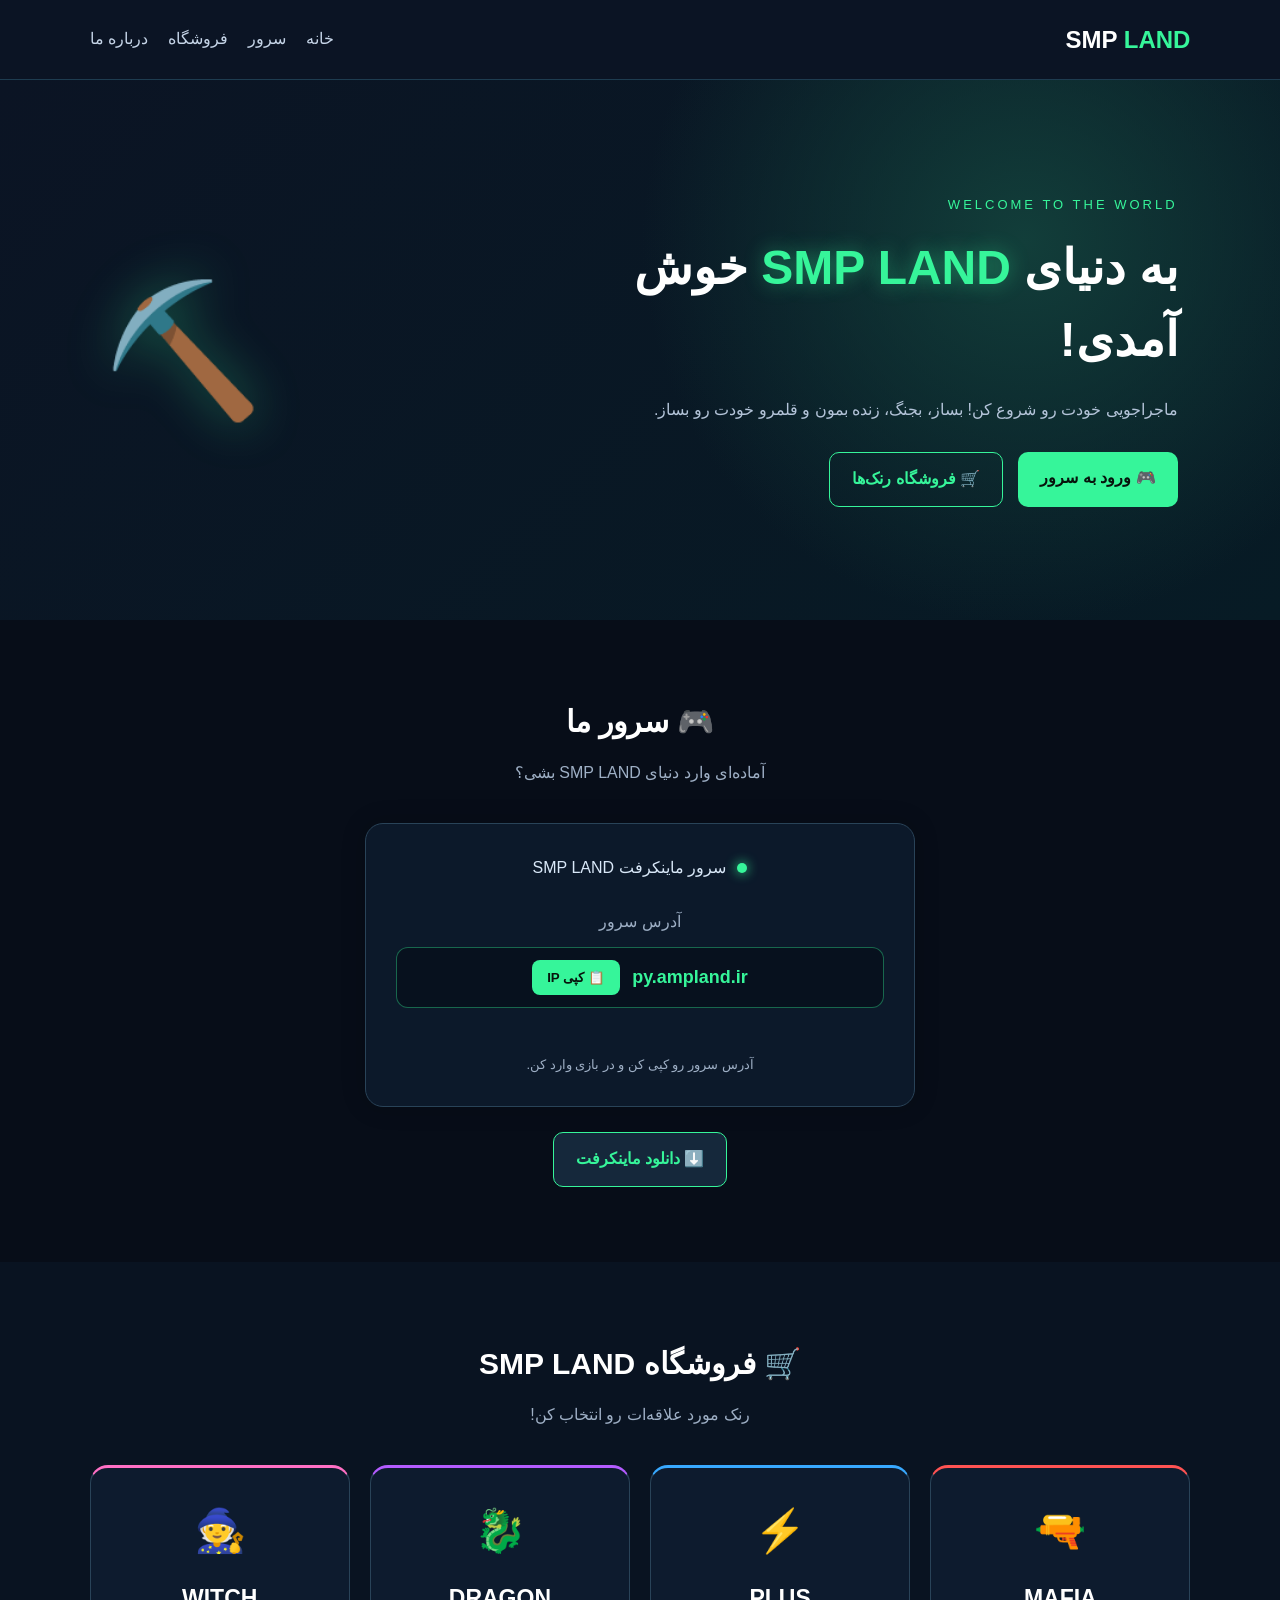
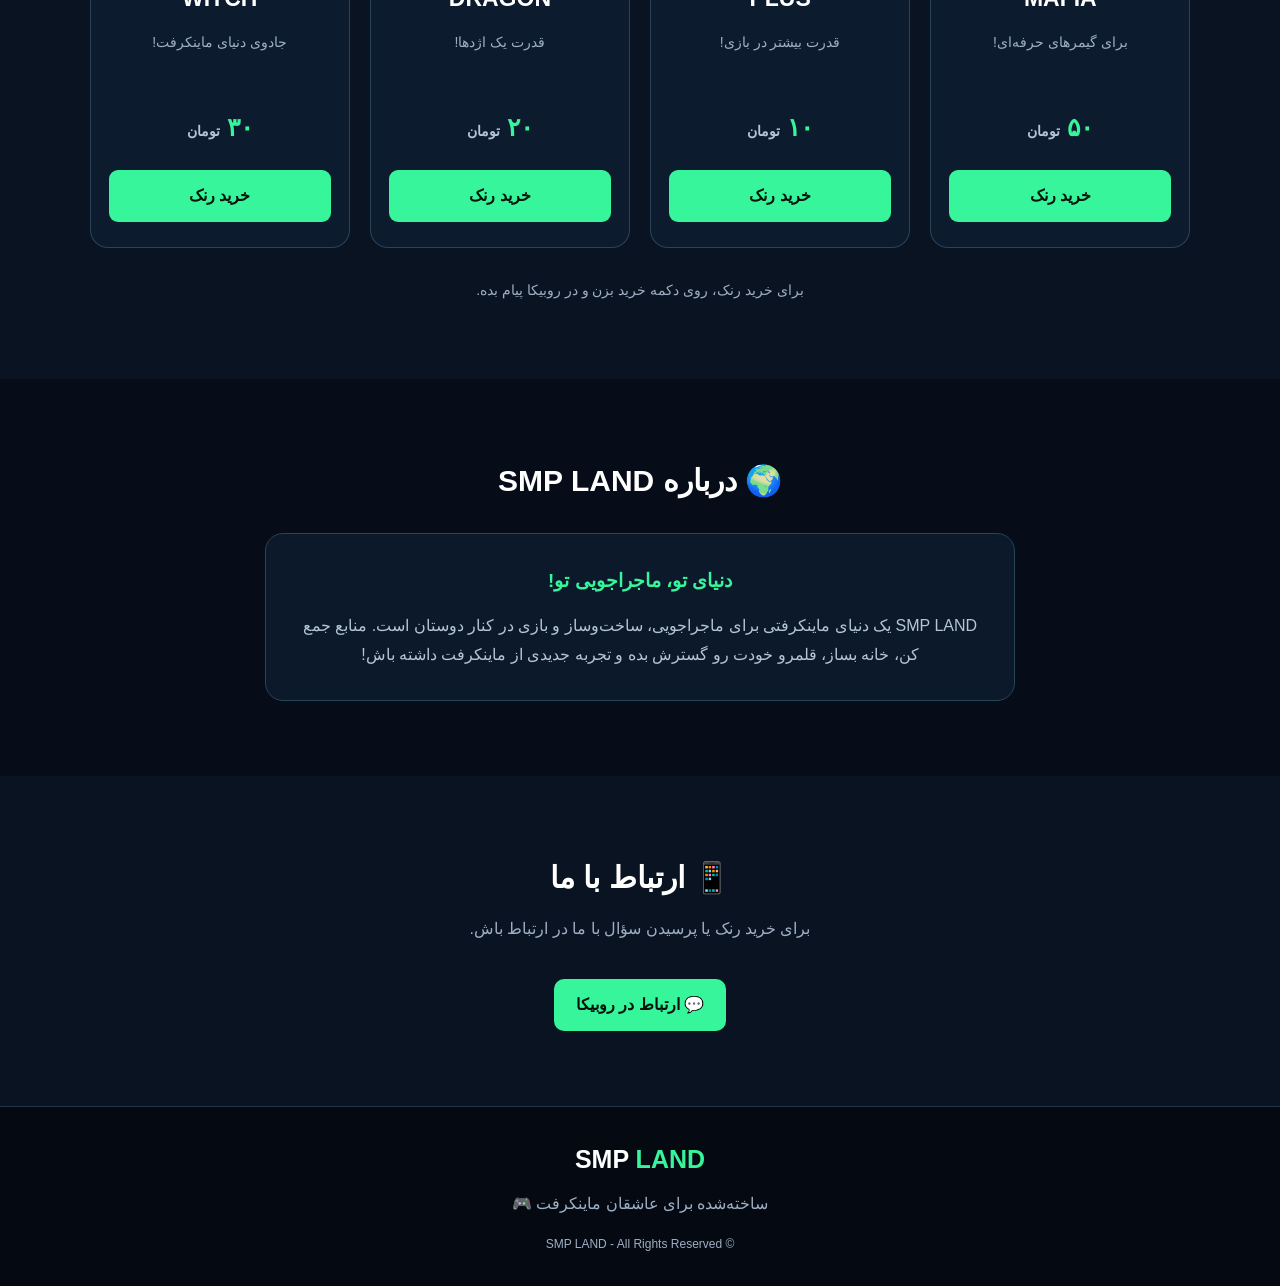
==== home.html @ 6ee7e939 "Add SMP LAND website files Upload HTML, CSS and images for SMP LAND Minecraft server website." ====
<!DOCTYPE html>
<html lang="fa" dir="rtl">
<head>
  <meta charset="UTF-8">
  <meta name="viewport" content="width=device-width, initial-scale=1.0">
  <title>SMP LAND | Home</title>
  <meta name="description" content="به دنیای SMP LAND خوش آمدید؛ سرور ماینکرفت، معرفی سرور و فروشگاه رنک‌ها.">
  <link rel="stylesheet" href="style.css">
</head>
<body>
  <header class="header">
    <a href="#home" class="logo">SMP <span>LAND</span></a>
    <nav class="navbar">
      <a href="#home">خانه</a>
      <a href="#server">سرور</a>
      <a href="#shop">فروشگاه</a>
      <a href="#about">درباره ما</a>
    </nav>
  </header>

  <main>
    <section class="hero" id="home">
      <div class="hero-content">
        <p class="small-title">WELCOME TO THE WORLD</p>
        <h1>به دنیای <span>SMP LAND</span> خوش آمدی!</h1>
        <p class="hero-text">ماجراجویی خودت رو شروع کن! بساز، بجنگ، زنده بمون و قلمرو خودت رو بساز.</p>
        <div class="hero-buttons">
          <a href="#server" class="btn primary-btn">🎮 ورود به سرور</a>
          <a href="#shop" class="btn secondary-btn">🛒 فروشگاه رنک‌ها</a>
        </div>
      </div>
      <div class="minecraft-icon" aria-hidden="true">⛏️</div>
    </section>

    <section class="section" id="server">
      <h2 class="section-title">🎮 سرور ما</h2>
      <p class="section-description">آماده‌ای وارد دنیای SMP LAND بشی؟</p>
      <div class="server-box">
        <div class="server-status"><span class="status-dot"></span> سرور ماینکرفت SMP LAND</div>
        <p class="ip-label">آدرس سرور</p>
        <div class="ip-box">
          <span id="serverIP">py.ampland.ir</span>
          <button id="copyIP" type="button">📋 کپی IP</button>
        </div>
        <p id="copyMessage" aria-live="polite"></p>
        <p class="server-note">آدرس سرور رو کپی کن و در بازی وارد کن.</p>
      </div>
      <a href="https://www.minecraft.net/en-us/download" target="_blank" rel="noopener noreferrer" class="btn download-btn">⬇️ دانلود ماینکرفت</a>
    </section>

    <section class="section shop-section" id="shop">
      <h2 class="section-title">🛒 فروشگاه SMP LAND</h2>
      <p class="section-description">رنک مورد علاقه‌ات رو انتخاب کن!</p>
      <div class="rank-container">
        <article class="rank-card mafia">
          <div class="rank-icon">🔫</div>
          <h3>MAFIA</h3>
          <p class="rank-description">برای گیمرهای حرفه‌ای!</p>
          <div class="price">۵۰ <span>تومان</span></div>
          <a href="https://rubika.ir/mtahar1" target="_blank" rel="noopener noreferrer" class="buy-btn" rank-name="مافیا">خرید رنک</a>
        </article>
        <article class="rank-card plus">
          <div class="rank-icon">⚡</div>
          <h3>PLUS</h3>
          <p class="rank-description">قدرت بیشتر در بازی!</p>
          <div class="price">۱۰ <span>تومان</span></div>
          <a href="https://rubika.ir/mtahar1" target="_blank" rel="noopener noreferrer" class="buy-btn" rank-name="پلاس">خرید رنک</a>
        </article>
        <article class="rank-card dragon">
          <div class="rank-icon">🐉</div>
          <h3>DRAGON</h3>
          <p class="rank-description">قدرت یک اژدها!</p>
          <div class="price">۲۰ <span>تومان</span></div>
          <a href="https://rubika.ir/mtahar1" target="_blank" rel="noopener noreferrer" class="buy-btn" rank-name="دراگون">خرید رنک</a>
        </article>
        <article class="rank-card witch">
          <div class="rank-icon">🧙</div>
          <h3>WITCH</h3>
          <p class="rank-description">جادوی دنیای ماینکرفت!</p>
          <div class="price">۳۰ <span>تومان</span></div>
          <a href="https://rubika.ir/mtahar1" target="_blank" rel="noopener noreferrer" class="buy-btn" rank-name="ویچ">خرید رنک</a>
        </article>
      </div>
      <p class="shop-note">برای خرید رنک، روی دکمه خرید بزن و در روبیکا پیام بده.</p>
    </section>

    <section class="section" id="about">
      <h2 class="section-title">🌍 درباره SMP LAND</h2>
      <div class="about-box">
        <h3>دنیای تو، ماجراجویی تو!</h3>
        <p>SMP LAND یک دنیای ماینکرفتی برای ماجراجویی، ساخت‌وساز و بازی در کنار دوستان است. منابع جمع کن، خانه بساز، قلمرو خودت رو گسترش بده و تجربه جدیدی از ماینکرفت داشته باش!</p>
      </div>
    </section>

    <section class="section contact-section">
      <h2 class="section-title">📱 ارتباط با ما</h2>
      <p class="section-description">برای خرید رنک یا پرسیدن سؤال با ما در ارتباط باش.</p>
      <a href="https://rubika.ir/mtahar1" target="_blank" rel="noopener noreferrer" class="btn rubika-btn">💬 ارتباط در روبیکا</a>
    </section>
  </main>

  <footer class="footer">
    <h3>SMP <span>LAND</span></h3>
    <p>ساخته‌شده برای عاشقان ماینکرفت 🎮</p>
    <p class="copyright">© SMP LAND - All Rights Reserved</p>
  </footer>

  <script src="script.js"></script>
</body>
</html>
---- style.css ----
* {
  margin: 0;
  padding: 0;
  box-sizing: border-box;
  scroll-behavior: smooth;
}

body {
  background: #070d18;
  color: white;
  font-family: Arial, sans-serif;
  line-height: 1.8;
}

a { text-decoration: none; color: inherit; }
span { color: #36f59a; }

.header {
  width: 100%;
  padding: 18px 7%;
  display: flex;
  justify-content: space-between;
  align-items: center;
  gap: 20px;
  background: #0b1424;
  border-bottom: 1px solid #1e3c50;
  position: sticky;
  top: 0;
  z-index: 100;
}

.logo { font-size: 24px; font-weight: bold; white-space: nowrap; }
.navbar { display: flex; gap: 20px; flex-wrap: wrap; }
.navbar a { color: #c6d5e8; transition: 0.3s; }
.navbar a:hover { color: #36f59a; text-shadow: 0 0 12px #36f59a; }

.hero {
  min-height: 540px;
  padding: 70px 8%;
  display: flex;
  justify-content: space-between;
  align-items: center;
  gap: 30px;
  background: radial-gradient(circle at 80% 30%, #123e3a 0, transparent 35%), linear-gradient(135deg, #0b1424, #071b25);
}

.hero-content { max-width: 650px; }
.small-title { color: #36f59a; letter-spacing: 3px; font-size: 13px; margin-bottom: 15px; }
.hero h1 { font-size: clamp(30px, 5vw, 48px); line-height: 1.5; margin-bottom: 20px; }
.hero h1 span { text-shadow: 0 0 20px #36f59a70; }
.hero-text { color: #b4c4d9; font-size: 16px; margin-bottom: 28px; }
.hero-buttons { display: flex; flex-wrap: wrap; gap: 15px; }
.minecraft-icon { font-size: clamp(70px, 12vw, 130px); filter: drop-shadow(0 0 25px #36f59a60); animation: float 3s ease-in-out infinite; }

.btn {
  display: inline-block;
  padding: 12px 22px;
  border-radius: 10px;
  text-align: center;
  font-weight: bold;
  transition: 0.3s;
}
.primary-btn { color: #07130c; background: #36f59a; }
.secondary-btn { border: 1px solid #36f59a; color: #36f59a; }
.download-btn { margin-top: 25px; background: #15283b; border: 1px solid #36f59a; color: #36f59a; }
.rubika-btn { background: #36f59a; color: #07130c; }
.btn:hover { transform: translateY(-4px); box-shadow: 0 0 20px #36f59a50; }

.section { padding: 75px 7%; text-align: center; }
.section-title { font-size: 30px; margin-bottom: 10px; }
.section-description { color: #9eafc5; margin-bottom: 35px; }

.server-box {
  max-width: 550px;
  margin: 0 auto;
  padding: 30px;
  background: #0c192a;
  border: 1px solid #294358;
  border-radius: 18px;
  box-shadow: 0 0 25px #00000030;
}
.server-status { color: #d9e8f8; margin-bottom: 25px; }
.status-dot { display: inline-block; width: 10px; height: 10px; border-radius: 50%; background: #36f59a; box-shadow: 0 0 12px #36f59a; margin-left: 7px; }
.ip-label { color: #9eafc5; margin-bottom: 10px; }
.ip-box { display: flex; justify-content: center; align-items: center; gap: 12px; flex-wrap: wrap; padding: 12px; background: #07111e; border: 1px solid #36f59a60; border-radius: 12px; }
#serverIP { direction: ltr; font-size: 18px; font-weight: bold; overflow-wrap: anywhere; }
#copyIP { padding: 10px 15px; background: #36f59a; color: #07130c; border: none; border-radius: 8px; font-weight: bold; cursor: pointer; transition: 0.3s; }
#copyIP:hover { box-shadow: 0 0 15px #36f59a80; }
#copyMessage { min-height: 25px; margin-top: 10px; color: #36f59a; }
.server-note { color: #9eafc5; font-size: 13px; margin-top: 10px; }

.shop-section { background: #091321; }
.rank-container { display: grid; grid-template-columns: repeat(4, minmax(0, 1fr)); gap: 20px; margin-top: 35px; }
.rank-card { padding: 25px 18px; background: #0d1b2e; border: 1px solid #294358; border-radius: 18px; transition: 0.3s; }
.rank-card:hover { transform: translateY(-8px); border-color: #36f59a; box-shadow: 0 0 22px #36f59a25; }
.rank-icon { font-size: 42px; margin-bottom: 10px; }
.rank-card h3 { font-size: 23px; margin-bottom: 10px; }
.rank-description { min-height: 55px; color: #9eafc5; font-size: 14px; }
.price { font-size: 25px; font-weight: bold; margin: 20px 0; color: #36f59a; }
.price span { font-size: 14px; color: #b4c4d9; }
.buy-btn { display: block; padding: 12px; border-radius: 9px; background: #36f59a; color: #07130c; font-weight: bold; transition: 0.3s; }
.buy-btn:hover { box-shadow: 0 0 18px #36f59a80; transform: scale(1.04); }
.mafia { border-top: 3px solid #ff5353; }
.plus { border-top: 3px solid #38a9ff; }
.dragon { border-top: 3px solid #b45cff; }
.witch { border-top: 3px solid #ff70c5; }
.shop-note { color: #9eafc5; margin-top: 30px; font-size: 14px; }

.about-box { max-width: 750px; margin: 25px auto 0; padding: 30px; background: #0c192a; border: 1px solid #294358; border-radius: 18px; }
.about-box h3 { color: #36f59a; margin-bottom: 15px; }
.about-box p { color: #b4c4d9; }

.contact-section { background: #091321; }
.footer { padding: 30px 15px; text-align: center; background: #050a12; border-top: 1px solid #203448; }
.footer h3 { font-size: 25px; margin-bottom: 8px; }
.footer p { color: #9eafc5; }
.copyright { font-size: 12px; margin-top: 15px; }

@keyframes float {
  0%, 100% { transform: translateY(0); }
  50% { transform: translateY(-15px); }
}

@media (max-width: 900px) {
  .rank-container { grid-template-columns: repeat(2, minmax(0, 1fr)); }
  .hero { min-height: 450px; }
  .minecraft-icon { font-size: 75px; }
}

@media (max-width: 600px) {
  .header { flex-direction: column; padding: 15px 5%; }
  .navbar { justify-content: center; gap: 15px; font-size: 14px; }
  .hero { flex-direction: column-reverse; text-align: center; padding: 50px 6%; }
  .hero-buttons { justify-content: center; }
  .minecraft-icon { font-size: 75px; }
  .section { padding: 55px 5%; }
  .section-title { font-size: 25px; }
  .rank-container { grid-template-columns: 1fr; }
  .server-box { padding: 20px 12px; }
  .ip-box { flex-direction: column; }
  .about-box { padding: 20px; }
}
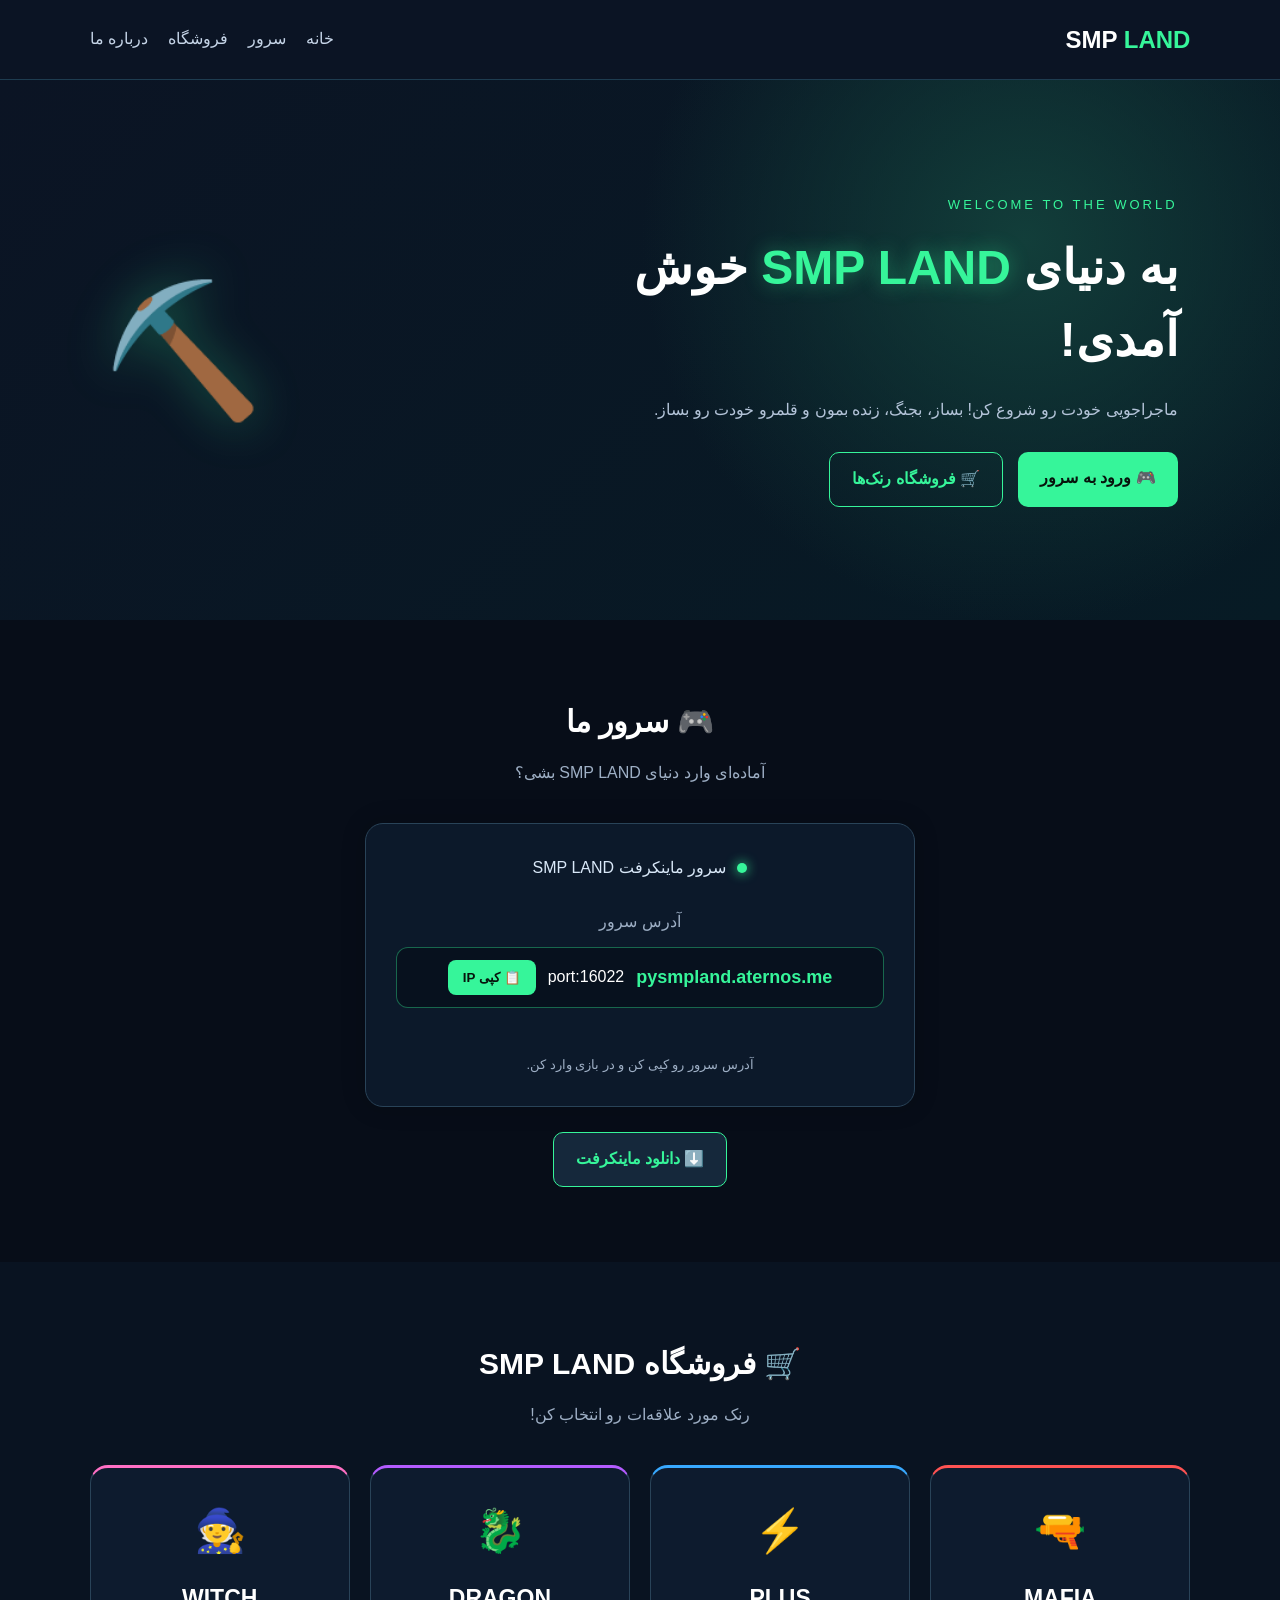
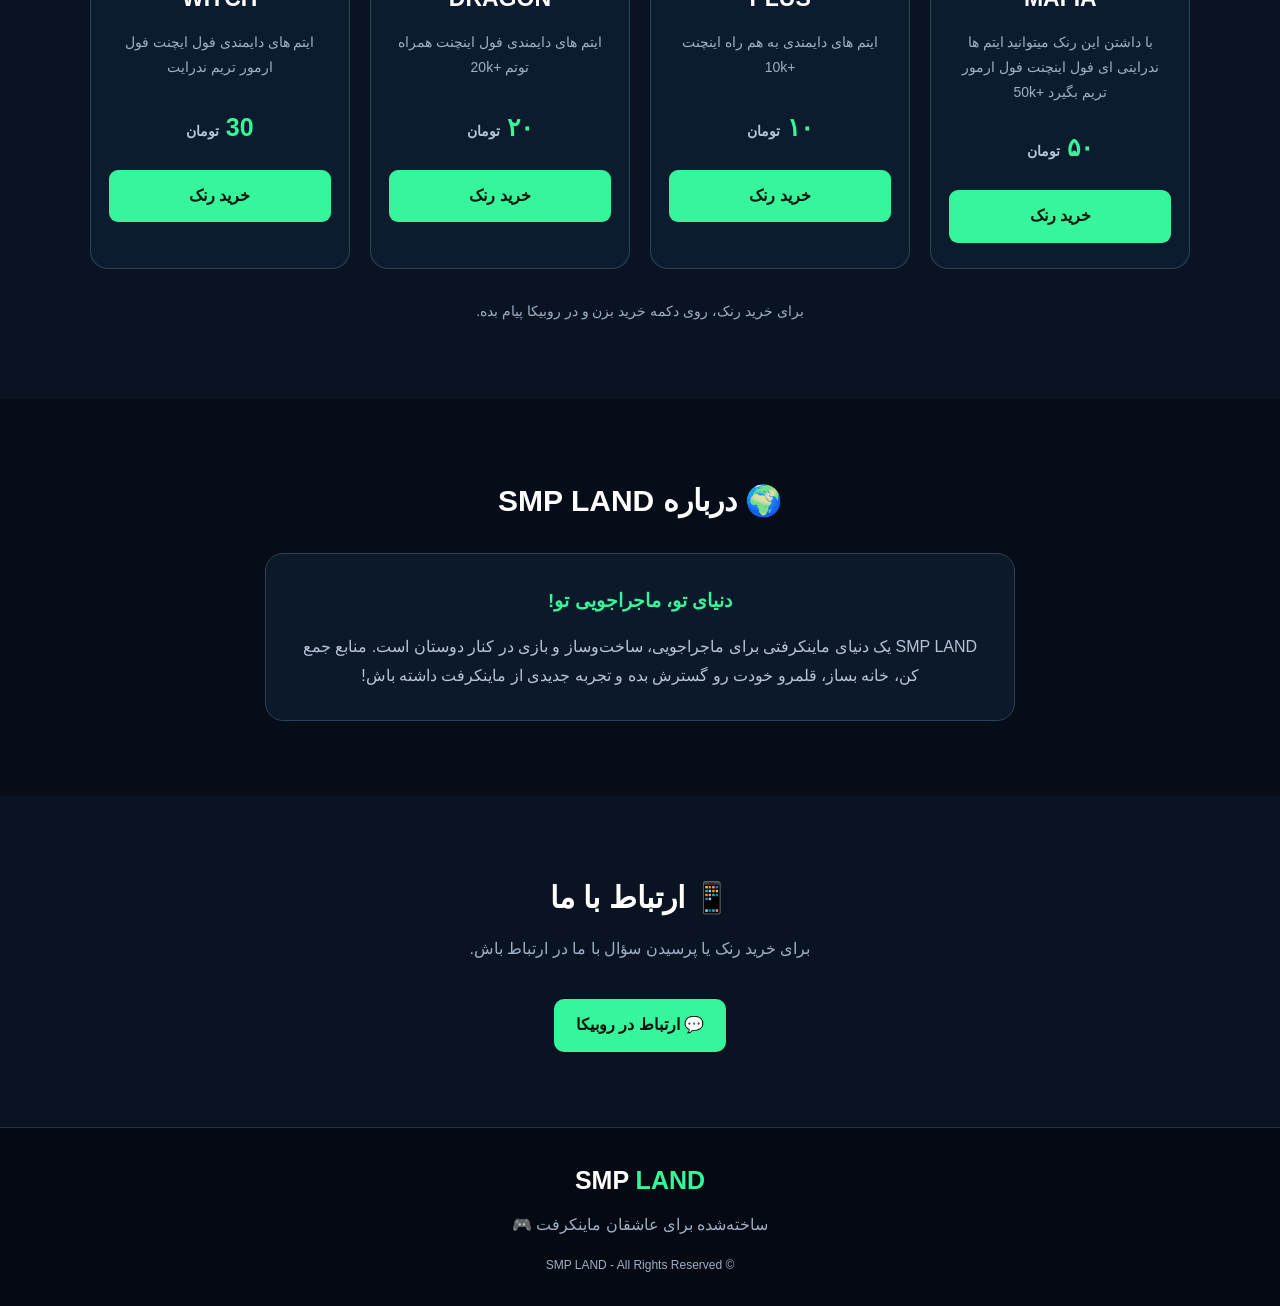
==== commit 42cff0ed: "Update home.html" ====
--- a/home.html
+++ b/home.html
@@ -39,7 +39,8 @@
         <div class="server-status"><span class="status-dot"></span> سرور ماینکرفت SMP LAND</div>
         <p class="ip-label">آدرس سرور</p>
         <div class="ip-box">
-          <span id="serverIP">py.ampland.ir</span>
+          <span id="serverIP">pysmpland.aternos.me</span>
+          <p>port:16022</p>
           <button id="copyIP" type="button">📋 کپی IP</button>
         </div>
         <p id="copyMessage" aria-live="polite"></p>
@@ -55,29 +56,33 @@
         <article class="rank-card mafia">
           <div class="rank-icon">🔫</div>
           <h3>MAFIA</h3>
-          <p class="rank-description">برای گیمرهای حرفه‌ای!</p>
+          <p class="rank-description">با داشتن  این رنک میتوانید ایتم ها 
+       ندرایتی ای فول اینچنت  فول ارمور تریم بگیرد
+          +50k </p>
           <div class="price">۵۰ <span>تومان</span></div>
           <a href="https://rubika.ir/mtahar1" target="_blank" rel="noopener noreferrer" class="buy-btn" rank-name="مافیا">خرید رنک</a>
         </article>
         <article class="rank-card plus">
           <div class="rank-icon">⚡</div>
           <h3>PLUS</h3>
-          <p class="rank-description">قدرت بیشتر در بازی!</p>
+          <p class="rank-description">ایتم های دایمندی به هم راه اینچنت
+          +10k</p>
           <div class="price">۱۰ <span>تومان</span></div>
           <a href="https://rubika.ir/mtahar1" target="_blank" rel="noopener noreferrer" class="buy-btn" rank-name="پلاس">خرید رنک</a>
         </article>
         <article class="rank-card dragon">
           <div class="rank-icon">🐉</div>
           <h3>DRAGON</h3>
-          <p class="rank-description">قدرت یک اژدها!</p>
+          <p class="rank-description">ایتم های دایمندی فول اینچنت همراه توتم
+          +20k</p>
           <div class="price">۲۰ <span>تومان</span></div>
           <a href="https://rubika.ir/mtahar1" target="_blank" rel="noopener noreferrer" class="buy-btn" rank-name="دراگون">خرید رنک</a>
         </article>
         <article class="rank-card witch">
           <div class="rank-icon">🧙</div>
           <h3>WITCH</h3>
-          <p class="rank-description">جادوی دنیای ماینکرفت!</p>
-          <div class="price">۳۰ <span>تومان</span></div>
+          <p class="rank-description">ایتم های دایمندی فول ایچنت فول ارمور تریم ندرایت </p>
+          <div class="price">30 <span>تومان</span></div>
           <a href="https://rubika.ir/mtahar1" target="_blank" rel="noopener noreferrer" class="buy-btn" rank-name="ویچ">خرید رنک</a>
         </article>
       </div>
